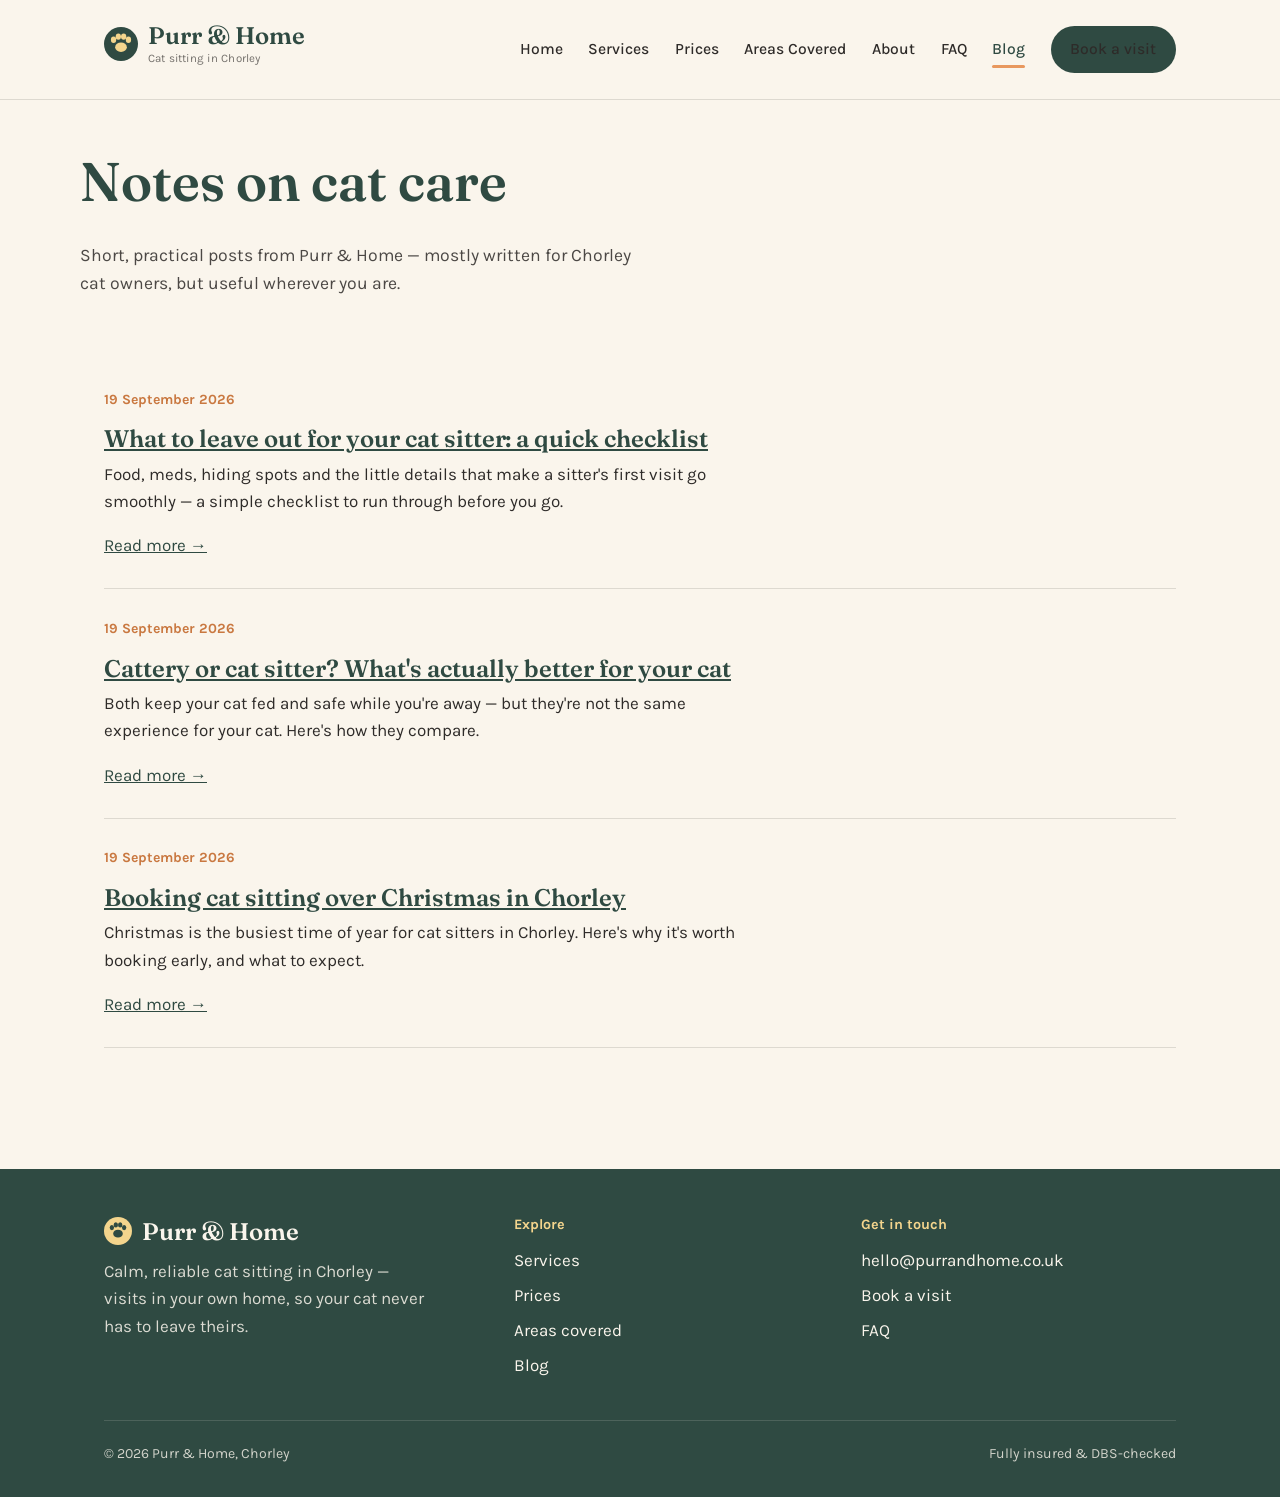
==== blog/index.html @ 1743eccd "Restore proper folder structure after flattened upload GitHub's upload-via-website flattened css/sty" ====
<!DOCTYPE html>
<html lang="en-GB">
<head>
<meta charset="UTF-8">
<meta name="viewport" content="width=device-width, initial-scale=1.0">
<title>Blog | Purr & Home Cat Sitting, Chorley</title>
<meta name="description" content="Tips and notes on cat care from Purr & Home, cat sitters based in Chorley, Lancashire.">
<link rel="canonical" href="https://purrandhome.co.uk/blog/">
<link rel="icon" href="data:image/svg+xml,%3Csvg xmlns='http://www.w3.org/2000/svg' viewBox='0 0 64 64'%3E%3Ccircle cx='32' cy='32' r='32' fill='%232F4A42'/%3E%3Cellipse cx='32' cy='38' rx='11' ry='9' fill='%23F4D58D'/%3E%3Cellipse cx='18' cy='24' rx='5' ry='6' fill='%23F4D58D'/%3E%3Cellipse cx='27' cy='18' rx='5' ry='6' fill='%23F4D58D'/%3E%3Cellipse cx='37' cy='18' rx='5' ry='6' fill='%23F4D58D'/%3E%3Cellipse cx='46' cy='24' rx='5' ry='6' fill='%23F4D58D'/%3E%3C/svg%3E">
<link rel="stylesheet" href="/css/style.css">
</head>
<body>
<a href="#main" class="skip-link">Skip to content</a>
<header class="site-header">
  <div class="wrap">
    <a href="/" class="brand">
      <svg width="34" height="34" viewBox="0 0 64 64" aria-hidden="true"><circle cx="32" cy="32" r="32" fill="#2F4A42"/><ellipse cx="32" cy="38" rx="11" ry="9" fill="#F4D58D"/><ellipse cx="18" cy="24" rx="5" ry="6" fill="#F4D58D"/><ellipse cx="27" cy="18" rx="5" ry="6" fill="#F4D58D"/><ellipse cx="37" cy="18" rx="5" ry="6" fill="#F4D58D"/><ellipse cx="46" cy="24" rx="5" ry="6" fill="#F4D58D"/></svg>
      <span>Purr & Home<span class="brand-tag">Cat sitting in Chorley</span></span>
    </a>
    <button class="nav-toggle" aria-expanded="false" aria-controls="main-nav">Menu</button>
    <nav class="main-nav" id="main-nav">
      <a href="/">Home</a>
      <a href="/services.html">Services</a>
      <a href="/prices.html">Prices</a>
      <a href="/areas.html">Areas Covered</a>
      <a href="/about.html">About</a>
      <a href="/faq.html">FAQ</a>
      <a href="/blog/" class="current">Blog</a>
      <a href="/book.html" class="btn btn-primary btn-small">Book a visit</a>
    </nav>
  </div>
</header>

<main id="main">
  <div class="page-header wrap">
    <h1>Notes on cat care</h1>
    <p class="lead">Short, practical posts from Purr & Home — mostly written for Chorley cat owners, but useful wherever you are.</p>
  </div>

  <section>
    <div class="wrap">
      <div class="post-list">

        <article class="post-card">
          <p class="post-date">19 September 2026</p>
          <h2><a href="/blog/leaving-your-cat-checklist.html">What to leave out for your cat sitter: a quick checklist</a></h2>
          <p>Food, meds, hiding spots and the little details that make a sitter's first visit go smoothly — a simple checklist to run through before you go.</p>
          <a href="/blog/leaving-your-cat-checklist.html">Read more →</a>
        </article>

        <article class="post-card">
          <p class="post-date">19 September 2026</p>
          <h2><a href="/blog/cattery-vs-cat-sitter.html">Cattery or cat sitter? What's actually better for your cat</a></h2>
          <p>Both keep your cat fed and safe while you're away — but they're not the same experience for your cat. Here's how they compare.</p>
          <a href="/blog/cattery-vs-cat-sitter.html">Read more →</a>
        </article>

        <article class="post-card">
          <p class="post-date">19 September 2026</p>
          <h2><a href="/blog/christmas-cat-sitting-chorley.html">Booking cat sitting over Christmas in Chorley</a></h2>
          <p>Christmas is the busiest time of year for cat sitters in Chorley. Here's why it's worth booking early, and what to expect.</p>
          <a href="/blog/christmas-cat-sitting-chorley.html">Read more →</a>
        </article>

      </div>
    </div>
  </section>
</main>

<footer class="site-footer">
  <div class="wrap">
    <div class="footer-grid">
      <div>
        <div class="brand" style="color:var(--cream)">
          <svg width="28" height="28" viewBox="0 0 64 64" aria-hidden="true"><circle cx="32" cy="32" r="32" fill="#F4D58D"/><ellipse cx="32" cy="38" rx="11" ry="9" fill="#2F4A42"/><ellipse cx="18" cy="24" rx="5" ry="6" fill="#2F4A42"/><ellipse cx="27" cy="18" rx="5" ry="6" fill="#2F4A42"/><ellipse cx="37" cy="18" rx="5" ry="6" fill="#2F4A42"/><ellipse cx="46" cy="24" rx="5" ry="6" fill="#2F4A42"/></svg>
          <span>Purr & Home</span>
        </div>
        <p style="margin-top:0.8rem; opacity:0.85; max-width:32ch;">Calm, reliable cat sitting in Chorley — visits in your own home, so your cat never has to leave theirs.</p>
      </div>
      <div>
        <h4>Explore</h4>
        <ul>
          <li><a href="/services.html">Services</a></li>
          <li><a href="/prices.html">Prices</a></li>
          <li><a href="/areas.html">Areas covered</a></li>
          <li><a href="/blog/">Blog</a></li>
        </ul>
      </div>
      <div>
        <h4>Get in touch</h4>
        <ul>
          <li><a href="mailto:hello@purrandhome.co.uk">hello@purrandhome.co.uk</a></li>
          <li><a href="/book.html">Book a visit</a></li>
          <li><a href="/faq.html">FAQ</a></li>
        </ul>
      </div>
    </div>
    <div class="footer-bottom">
      <span>&copy; <span id="year"></span> Purr & Home, Chorley</span>
      <span>Fully insured &amp; DBS-checked</span>
    </div>
  </div>
</footer>
<script>document.getElementById('year').textContent = new Date().getFullYear();</script>
<script src="/js/main.js"></script>
</body>
</html>
---- css/style.css ----
/* Purr & Home — cat sitting in Chorley
   Palette: cream #FAF5EC · forest #2F4A42 · sage #9DB39A · apricot #E8985E · butter #F4D58D · charcoal #2E2B29 */

@import url('https://fonts.googleapis.com/css2?family=Fraunces:opsz,wght@9..144,400;9..144,500;9..144,600;9..144,700&family=Karla:wght@400;500;700&display=swap');

:root {
  --cream: #FAF5EC;
  --cream-dim: #F2ECDF;
  --forest: #2F4A42;
  --forest-dark: #223832;
  --sage: #9DB39A;
  --sage-light: #E4EBE3;
  --apricot: #E8985E;
  --apricot-dark: #C97840;
  --butter: #F4D58D;
  --charcoal: #2E2B29;
  --line: rgba(46, 43, 41, 0.14);
  --max: 1120px;
}

* { box-sizing: border-box; }

html { scroll-behavior: smooth; }

body {
  margin: 0;
  background: var(--cream);
  color: var(--charcoal);
  font-family: 'Karla', -apple-system, BlinkMacSystemFont, 'Segoe UI', sans-serif;
  font-size: 17px;
  line-height: 1.6;
  -webkit-font-smoothing: antialiased;
}

h1, h2, h3, h4, .brand {
  font-family: 'Fraunces', Georgia, serif;
  font-weight: 600;
  color: var(--forest);
  line-height: 1.15;
  margin: 0 0 0.5em;
}

h1 { font-size: clamp(2.2rem, 5vw, 3.4rem); font-weight: 600; }
h2 { font-size: clamp(1.6rem, 3.2vw, 2.3rem); }
h3 { font-size: 1.3rem; }

p { margin: 0 0 1em; max-width: 66ch; }

a { color: var(--forest); }
a:hover { color: var(--apricot-dark); }

img { max-width: 100%; display: block; }

.wrap {
  max-width: var(--max);
  margin: 0 auto;
  padding: 0 1.5rem;
}

/* Skip link */
.skip-link {
  position: absolute;
  left: -999px;
  top: 0;
  background: var(--forest);
  color: var(--cream);
  padding: 0.75rem 1.25rem;
  z-index: 100;
}
.skip-link:focus { left: 1rem; top: 1rem; }

/* Header */
.site-header {
  padding: 1.4rem 0;
  border-bottom: 1px solid var(--line);
}
.site-header .wrap {
  display: flex;
  align-items: center;
  justify-content: space-between;
  gap: 1rem;
}
.brand {
  display: flex;
  align-items: center;
  gap: 0.6rem;
  font-size: 1.5rem;
  text-decoration: none;
  color: var(--forest);
}
.brand svg { flex-shrink: 0; }
.brand-tag {
  display: block;
  font-family: 'Karla', sans-serif;
  font-weight: 400;
  font-size: 0.72rem;
  letter-spacing: 0.02em;
  color: var(--charcoal);
  opacity: 0.65;
  margin-top: 0.1rem;
}

nav.main-nav { display: flex; align-items: center; gap: 1.6rem; }
nav.main-nav a {
  text-decoration: none;
  color: var(--charcoal);
  font-weight: 500;
  font-size: 0.98rem;
  position: relative;
}
nav.main-nav a:hover { color: var(--forest); }
nav.main-nav a.current { color: var(--forest); }
nav.main-nav a.current::after {
  content: "";
  position: absolute;
  left: 0; right: 0; bottom: -6px;
  height: 3px;
  background: var(--apricot);
  border-radius: 2px;
}

.nav-toggle { display: none; }

@media (max-width: 760px) {
  nav.main-nav {
    display: none;
    flex-direction: column;
    align-items: flex-start;
    gap: 1rem;
    position: absolute;
    top: 100%; left: 0; right: 0;
    background: var(--cream);
    padding: 1.2rem 1.5rem 1.6rem;
    border-bottom: 1px solid var(--line);
  }
  nav.main-nav.open { display: flex; }
  .site-header .wrap { position: relative; flex-wrap: wrap; }
  .nav-toggle {
    display: inline-flex;
    align-items: center;
    gap: 0.5rem;
    background: none;
    border: 1px solid var(--line);
    border-radius: 8px;
    padding: 0.5rem 0.8rem;
    font-family: 'Karla', sans-serif;
    font-size: 0.95rem;
    color: var(--forest);
    cursor: pointer;
  }
}

/* Buttons */
.btn {
  display: inline-block;
  padding: 0.85rem 1.6rem;
  border-radius: 999px;
  text-decoration: none;
  font-weight: 700;
  font-size: 1rem;
  border: 2px solid transparent;
  transition: transform 0.15s ease, background 0.15s ease, color 0.15s ease;
}
.btn-primary { background: var(--forest); color: var(--cream); }
.btn-primary:hover { background: var(--forest-dark); color: var(--cream); transform: translateY(-1px); }
.btn-outline { background: transparent; border-color: var(--forest); color: var(--forest); }
.btn-outline:hover { background: var(--forest); color: var(--cream); }
.btn-small { padding: 0.55rem 1.1rem; font-size: 0.9rem; }

/* Hero */
.hero {
  padding: 4.5rem 0 4rem;
  position: relative;
  overflow: hidden;
}
.hero .wrap {
  display: grid;
  grid-template-columns: 1.1fr 0.9fr;
  gap: 3rem;
  align-items: center;
}
.hero-eyebrow-note {
  color: var(--apricot-dark);
  font-weight: 700;
  font-size: 0.95rem;
  margin-bottom: 0.9rem;
}
.hero p.lead {
  font-size: 1.18rem;
  color: var(--charcoal);
  max-width: 46ch;
}
.hero-ctas { display: flex; gap: 1rem; flex-wrap: wrap; margin-top: 1.6rem; }
.hero-trust {
  margin-top: 1.6rem;
  font-size: 0.92rem;
  color: var(--charcoal);
  opacity: 0.75;
}
.hero-art { position: relative; }

@media (max-width: 860px) {
  .hero .wrap { grid-template-columns: 1fr; }
  .hero-art { order: -1; max-width: 320px; margin: 0 auto; }
}

/* Wavy divider */
.wave {
  display: block;
  width: 100%;
  height: 48px;
  color: var(--sage-light);
}

/* Sections */
section { padding: 3.6rem 0; }
.section-sage { background: var(--sage-light); }
.section-forest { background: var(--forest); color: var(--cream); }
.section-forest h2, .section-forest h3 { color: var(--cream); }
.section-forest a:not(.btn) { color: var(--butter); }
.section-forest .quote { color: var(--cream); }
.section-forest .quote-attr { color: var(--cream); opacity: 0.75; }

.section-head { max-width: 60ch; margin-bottom: 2.2rem; }
.section-head p { opacity: 0.85; }

/* Service list (no cards — dividers instead) */
.service-list { border-top: 1px solid var(--line); }
.service-row {
  display: grid;
  grid-template-columns: 44px 1fr auto;
  gap: 1.2rem;
  align-items: start;
  padding: 1.6rem 0;
  border-bottom: 1px solid var(--line);
}
.service-row .icon { color: var(--apricot); }
.service-row h3 { margin-bottom: 0.35rem; }
.service-row .price-tag {
  font-family: 'Fraunces', serif;
  font-weight: 600;
  color: var(--forest);
  white-space: nowrap;
  font-size: 1.15rem;
}
@media (max-width: 620px) {
  .service-row { grid-template-columns: 36px 1fr; }
  .service-row .price-tag { grid-column: 2; margin-top: 0.4rem; }
}

/* Steps (real sequence, so numbers are earned) */
.steps { display: grid; gap: 1.6rem; grid-template-columns: repeat(3, 1fr); }
@media (max-width: 760px) { .steps { grid-template-columns: 1fr; } }
.step { position: relative; padding-left: 3rem; }
.step .num {
  position: absolute; left: 0; top: 0;
  font-family: 'Fraunces', serif;
  font-size: 1.6rem;
  font-weight: 600;
  color: var(--apricot);
}

/* Benefit grid (non-sequential, so no numbers) */
.benefit-grid { display: grid; grid-template-columns: repeat(3, 1fr); gap: 2rem; }
@media (max-width: 760px) { .benefit-grid { grid-template-columns: 1fr; } }
.benefit .icon { color: var(--apricot); margin-bottom: 0.7rem; }
.benefit h3 { margin-bottom: 0.4rem; }

/* CTA banner */
.cta-banner {
  background: var(--butter);
  border-radius: 20px;
  padding: 2.6rem 2.4rem;
  display: flex;
  align-items: center;
  justify-content: space-between;
  gap: 1.5rem;
  flex-wrap: wrap;
}
.cta-banner h2 { margin-bottom: 0.3rem; }
.cta-banner p { margin-bottom: 0; opacity: 0.85; }

/* Areas */
.areas-grid {
  display: grid;
  grid-template-columns: repeat(auto-fit, minmax(150px, 1fr));
  gap: 0.9rem;
  margin-top: 1.6rem;
}
.area-pill {
  border: 1px solid var(--line);
  border-radius: 10px;
  padding: 0.9rem 1.1rem;
  font-weight: 500;
  background: var(--cream);
}

/* Quote / testimonial */
.quote {
  font-family: 'Fraunces', serif;
  font-size: 1.4rem;
  font-weight: 500;
  color: var(--forest);
  max-width: 62ch;
  margin: 0 auto 1rem;
  line-height: 1.45;
}
.quote-attr { color: var(--charcoal); opacity: 0.75; font-family: 'Karla', sans-serif; }

/* FAQ */
.faq-item { border-bottom: 1px solid var(--line); padding: 1.4rem 0; }
.faq-item h3 { margin-bottom: 0; font-size: 1.1rem; }
.faq-item h3 button {
  display: flex !important;
  align-items: center;
  justify-content: space-between;
  gap: 1rem;
}
.faq-item h3 button::after {
  content: "+";
  flex-shrink: 0;
  font-family: 'Karla', sans-serif;
  font-weight: 400;
  font-size: 1.4rem;
  color: var(--apricot-dark);
  transition: transform 0.15s ease;
}
.faq-item h3 button[aria-expanded="true"]::after {
  content: "\2212";
}
.faq-item .faq-answer { padding-top: 0.8rem; }

/* Forms */
form.enquiry { max-width: 640px; }
.field { margin-bottom: 1.2rem; }
.field label { display: block; font-weight: 700; margin-bottom: 0.4rem; font-size: 0.95rem; }
.field input, .field select, .field textarea {
  width: 100%;
  padding: 0.75rem 0.9rem;
  border: 1px solid var(--line);
  border-radius: 8px;
  background: #fff;
  font-family: 'Karla', sans-serif;
  font-size: 1rem;
  color: var(--charcoal);
}
.field textarea { resize: vertical; min-height: 120px; }
.field input:focus, .field select:focus, .field textarea:focus {
  outline: 2px solid var(--apricot);
  outline-offset: 1px;
}
.field-row { display: grid; grid-template-columns: 1fr 1fr; gap: 1.2rem; }
@media (max-width: 560px) { .field-row { grid-template-columns: 1fr; } }

.calendar-embed {
  border: 1px dashed var(--line);
  border-radius: 12px;
  padding: 2rem;
  text-align: center;
  background: #fff;
  color: var(--charcoal);
  opacity: 0.85;
}

/* Blog */
.post-list { display: grid; gap: 1.8rem; }
.post-card {
  padding-bottom: 1.8rem;
  border-bottom: 1px solid var(--line);
}
.post-card .post-date { font-size: 0.88rem; color: var(--apricot-dark); font-weight: 700; }
.post-card h2 { margin: 0.3rem 0 0.5rem; font-size: 1.5rem; }
.post-body { max-width: 68ch; margin: 0 auto; }
.post-body h2 { margin-top: 1.8rem; }
.post-body ul, .post-body ol { padding-left: 1.3rem; }
.post-meta { font-size: 0.9rem; opacity: 0.7; margin-bottom: 2rem; }

/* Footer */
footer.site-footer {
  background: var(--forest);
  color: var(--cream);
  padding: 3rem 0 2rem;
  margin-top: 4rem;
}
footer.site-footer a { color: var(--cream); text-decoration: none; }
footer.site-footer a:hover { color: var(--butter); }
.footer-grid {
  display: grid;
  grid-template-columns: 1.2fr 1fr 1fr;
  gap: 2rem;
  margin-bottom: 2rem;
}
@media (max-width: 700px) { .footer-grid { grid-template-columns: 1fr; } }
.footer-grid h4 {
  color: var(--butter);
  font-family: 'Karla', sans-serif;
  font-weight: 700;
  font-size: 0.9rem;
  text-transform: none;
  margin-bottom: 0.8rem;
}
.footer-grid ul { list-style: none; padding: 0; margin: 0; }
.footer-grid li { margin-bottom: 0.5rem; }
.footer-bottom {
  border-top: 1px solid rgba(250,245,236,0.18);
  padding-top: 1.4rem;
  font-size: 0.88rem;
  opacity: 0.8;
  display: flex;
  justify-content: space-between;
  flex-wrap: wrap;
  gap: 0.6rem;
}

/* Page header (non-home pages) */
.page-header { padding: 3.2rem 0 1rem; }
.page-header p.lead { font-size: 1.1rem; opacity: 0.85; max-width: 58ch; }

/* Utility */
.center { text-align: center; }
.mt-2 { margin-top: 2rem; }
.visually-hidden {
  position: absolute; width: 1px; height: 1px;
  overflow: hidden; clip: rect(0,0,0,0); white-space: nowrap;
}

@media (prefers-reduced-motion: reduce) {
  html { scroll-behavior: auto; }
  .btn { transition: none; }
}
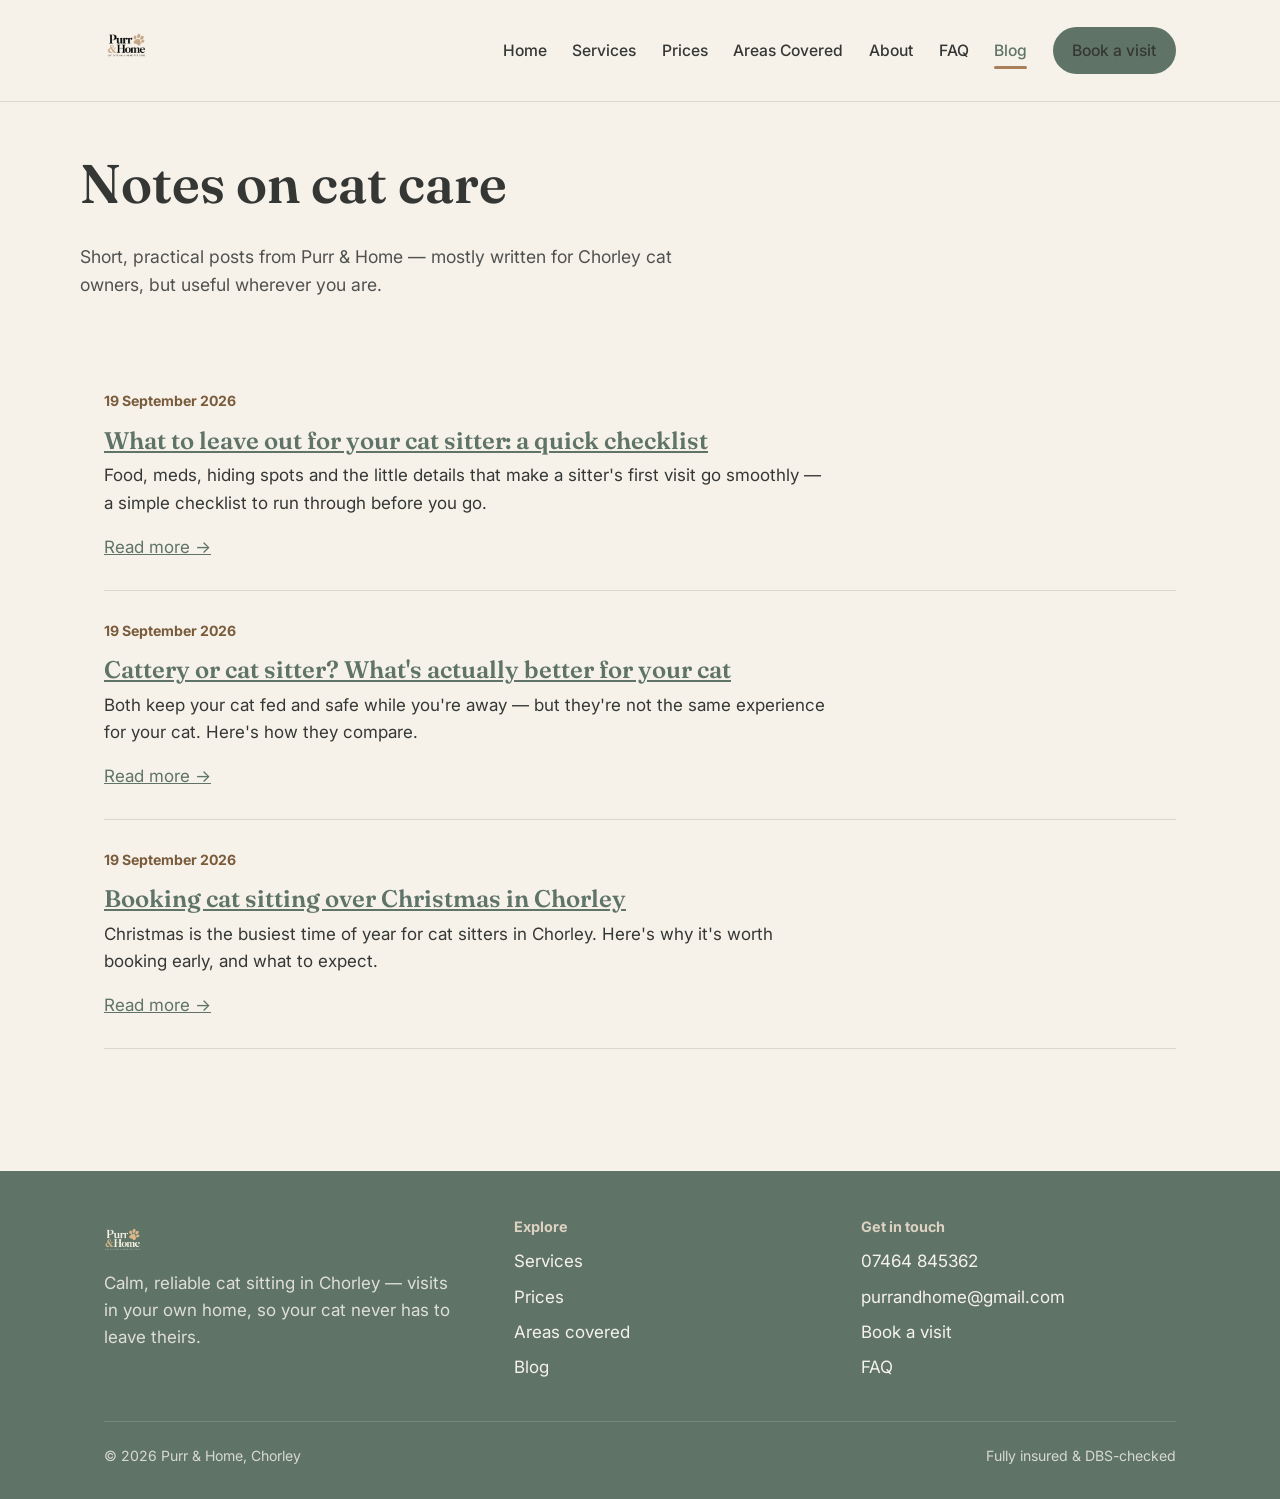
==== commit 28b0a313: "Rebrand to new palette/logo and update contact details Apply the new sage/oat/charcoal brand palette" ====
--- a/blog/index.html
+++ b/blog/index.html
@@ -6,7 +6,7 @@
 <title>Blog | Purr & Home Cat Sitting, Chorley</title>
 <meta name="description" content="Tips and notes on cat care from Purr & Home, cat sitters based in Chorley, Lancashire.">
 <link rel="canonical" href="https://purrandhome.co.uk/blog/">
-<link rel="icon" href="data:image/svg+xml,%3Csvg xmlns='http://www.w3.org/2000/svg' viewBox='0 0 64 64'%3E%3Ccircle cx='32' cy='32' r='32' fill='%232F4A42'/%3E%3Cellipse cx='32' cy='38' rx='11' ry='9' fill='%23F4D58D'/%3E%3Cellipse cx='18' cy='24' rx='5' ry='6' fill='%23F4D58D'/%3E%3Cellipse cx='27' cy='18' rx='5' ry='6' fill='%23F4D58D'/%3E%3Cellipse cx='37' cy='18' rx='5' ry='6' fill='%23F4D58D'/%3E%3Cellipse cx='46' cy='24' rx='5' ry='6' fill='%23F4D58D'/%3E%3C/svg%3E">
+<link rel="icon" type="image/png" href="/images/favicon.png">
 <link rel="stylesheet" href="/css/style.css">
 </head>
 <body>
@@ -14,8 +14,7 @@
 <header class="site-header">
   <div class="wrap">
     <a href="/" class="brand">
-      <svg width="34" height="34" viewBox="0 0 64 64" aria-hidden="true"><circle cx="32" cy="32" r="32" fill="#2F4A42"/><ellipse cx="32" cy="38" rx="11" ry="9" fill="#F4D58D"/><ellipse cx="18" cy="24" rx="5" ry="6" fill="#F4D58D"/><ellipse cx="27" cy="18" rx="5" ry="6" fill="#F4D58D"/><ellipse cx="37" cy="18" rx="5" ry="6" fill="#F4D58D"/><ellipse cx="46" cy="24" rx="5" ry="6" fill="#F4D58D"/></svg>
-      <span>Purr & Home<span class="brand-tag">Cat sitting in Chorley</span></span>
+      <img class="brand-logo" src="/images/logo.png" alt="Purr &amp; Home — cat sitting and home pet care in Chorley">
     </a>
     <button class="nav-toggle" aria-expanded="false" aria-controls="main-nav">Menu</button>
     <nav class="main-nav" id="main-nav">
@@ -71,9 +70,8 @@
   <div class="wrap">
     <div class="footer-grid">
       <div>
-        <div class="brand" style="color:var(--cream)">
-          <svg width="28" height="28" viewBox="0 0 64 64" aria-hidden="true"><circle cx="32" cy="32" r="32" fill="#F4D58D"/><ellipse cx="32" cy="38" rx="11" ry="9" fill="#2F4A42"/><ellipse cx="18" cy="24" rx="5" ry="6" fill="#2F4A42"/><ellipse cx="27" cy="18" rx="5" ry="6" fill="#2F4A42"/><ellipse cx="37" cy="18" rx="5" ry="6" fill="#2F4A42"/><ellipse cx="46" cy="24" rx="5" ry="6" fill="#2F4A42"/></svg>
-          <span>Purr & Home</span>
+        <div class="brand">
+          <img class="brand-logo brand-logo-reverse" src="/images/logo-reverse.png" alt="Purr &amp; Home">
         </div>
         <p style="margin-top:0.8rem; opacity:0.85; max-width:32ch;">Calm, reliable cat sitting in Chorley — visits in your own home, so your cat never has to leave theirs.</p>
       </div>
@@ -89,7 +87,8 @@
       <div>
         <h4>Get in touch</h4>
         <ul>
-          <li><a href="mailto:hello@purrandhome.co.uk">hello@purrandhome.co.uk</a></li>
+          <li><a href="tel:+447464845362">07464 845362</a></li>
+          <li><a href="mailto:purrandhome@gmail.com">purrandhome@gmail.com</a></li>
           <li><a href="/book.html">Book a visit</a></li>
           <li><a href="/faq.html">FAQ</a></li>
         </ul>
--- a/css/style.css
+++ b/css/style.css
@@ -1,20 +1,21 @@
 /* Purr & Home — cat sitting in Chorley
-   Palette: cream #FAF5EC · forest #2F4A42 · sage #9DB39A · apricot #E8985E · butter #F4D58D · charcoal #2E2B29 */
-
-@import url('https://fonts.googleapis.com/css2?family=Fraunces:opsz,wght@9..144,400;9..144,500;9..144,600;9..144,700&family=Karla:wght@400;500;700&display=swap');
+   Palette (2026 rebrand): ivory #F6F2EA · deep sage #5F7467 · soft sage #A8B4AA · warm oat #DDD2C2 · charcoal #353735
+   (custom property names kept from the previous palette for stability; values updated to the new brand board) */
+
+@import url('https://fonts.googleapis.com/css2?family=Fraunces:opsz,wght@9..144,400;9..144,500;9..144,600;9..144,700&family=Inter:wght@400;500;600;700&display=swap');
 
 :root {
-  --cream: #FAF5EC;
-  --cream-dim: #F2ECDF;
-  --forest: #2F4A42;
-  --forest-dark: #223832;
-  --sage: #9DB39A;
-  --sage-light: #E4EBE3;
-  --apricot: #E8985E;
-  --apricot-dark: #C97840;
-  --butter: #F4D58D;
-  --charcoal: #2E2B29;
-  --line: rgba(46, 43, 41, 0.14);
+  --cream: #F6F2EA;
+  --cream-dim: #EFE7D8;
+  --forest: #5F7467;
+  --forest-dark: #4A5A50;
+  --sage: #A8B4AA;
+  --sage-light: #EDF0EC;
+  --apricot: #A9805A;
+  --apricot-dark: #7A5C3C;
+  --butter: #DDD2C2;
+  --charcoal: #353735;
+  --line: rgba(53, 55, 53, 0.14);
   --max: 1120px;
 }
 
@@ -26,7 +27,7 @@
   margin: 0;
   background: var(--cream);
   color: var(--charcoal);
-  font-family: 'Karla', -apple-system, BlinkMacSystemFont, 'Segoe UI', sans-serif;
+  font-family: 'Inter', -apple-system, BlinkMacSystemFont, 'Segoe UI', sans-serif;
   font-size: 17px;
   line-height: 1.6;
   -webkit-font-smoothing: antialiased;
@@ -35,7 +36,7 @@
 h1, h2, h3, h4, .brand {
   font-family: 'Fraunces', Georgia, serif;
   font-weight: 600;
-  color: var(--forest);
+  color: var(--charcoal);
   line-height: 1.15;
   margin: 0 0 0.5em;
 }
@@ -89,9 +90,15 @@
   color: var(--forest);
 }
 .brand svg { flex-shrink: 0; }
+.brand-logo {
+  height: 44px;
+  width: auto;
+  display: block;
+}
+.brand-logo-reverse { height: 38px; }
 .brand-tag {
   display: block;
-  font-family: 'Karla', sans-serif;
+  font-family: 'Inter', sans-serif;
   font-weight: 400;
   font-size: 0.72rem;
   letter-spacing: 0.02em;
@@ -143,7 +150,7 @@
     border: 1px solid var(--line);
     border-radius: 8px;
     padding: 0.5rem 0.8rem;
-    font-family: 'Karla', sans-serif;
+    font-family: 'Inter', sans-serif;
     font-size: 0.95rem;
     color: var(--forest);
     cursor: pointer;
@@ -305,7 +312,7 @@
   margin: 0 auto 1rem;
   line-height: 1.45;
 }
-.quote-attr { color: var(--charcoal); opacity: 0.75; font-family: 'Karla', sans-serif; }
+.quote-attr { color: var(--charcoal); opacity: 0.75; font-family: 'Inter', sans-serif; }
 
 /* FAQ */
 .faq-item { border-bottom: 1px solid var(--line); padding: 1.4rem 0; }
@@ -319,7 +326,7 @@
 .faq-item h3 button::after {
   content: "+";
   flex-shrink: 0;
-  font-family: 'Karla', sans-serif;
+  font-family: 'Inter', sans-serif;
   font-weight: 400;
   font-size: 1.4rem;
   color: var(--apricot-dark);
@@ -340,7 +347,7 @@
   border: 1px solid var(--line);
   border-radius: 8px;
   background: #fff;
-  font-family: 'Karla', sans-serif;
+  font-family: 'Inter', sans-serif;
   font-size: 1rem;
   color: var(--charcoal);
 }
@@ -393,7 +400,7 @@
 @media (max-width: 700px) { .footer-grid { grid-template-columns: 1fr; } }
 .footer-grid h4 {
   color: var(--butter);
-  font-family: 'Karla', sans-serif;
+  font-family: 'Inter', sans-serif;
   font-weight: 700;
   font-size: 0.9rem;
   text-transform: none;
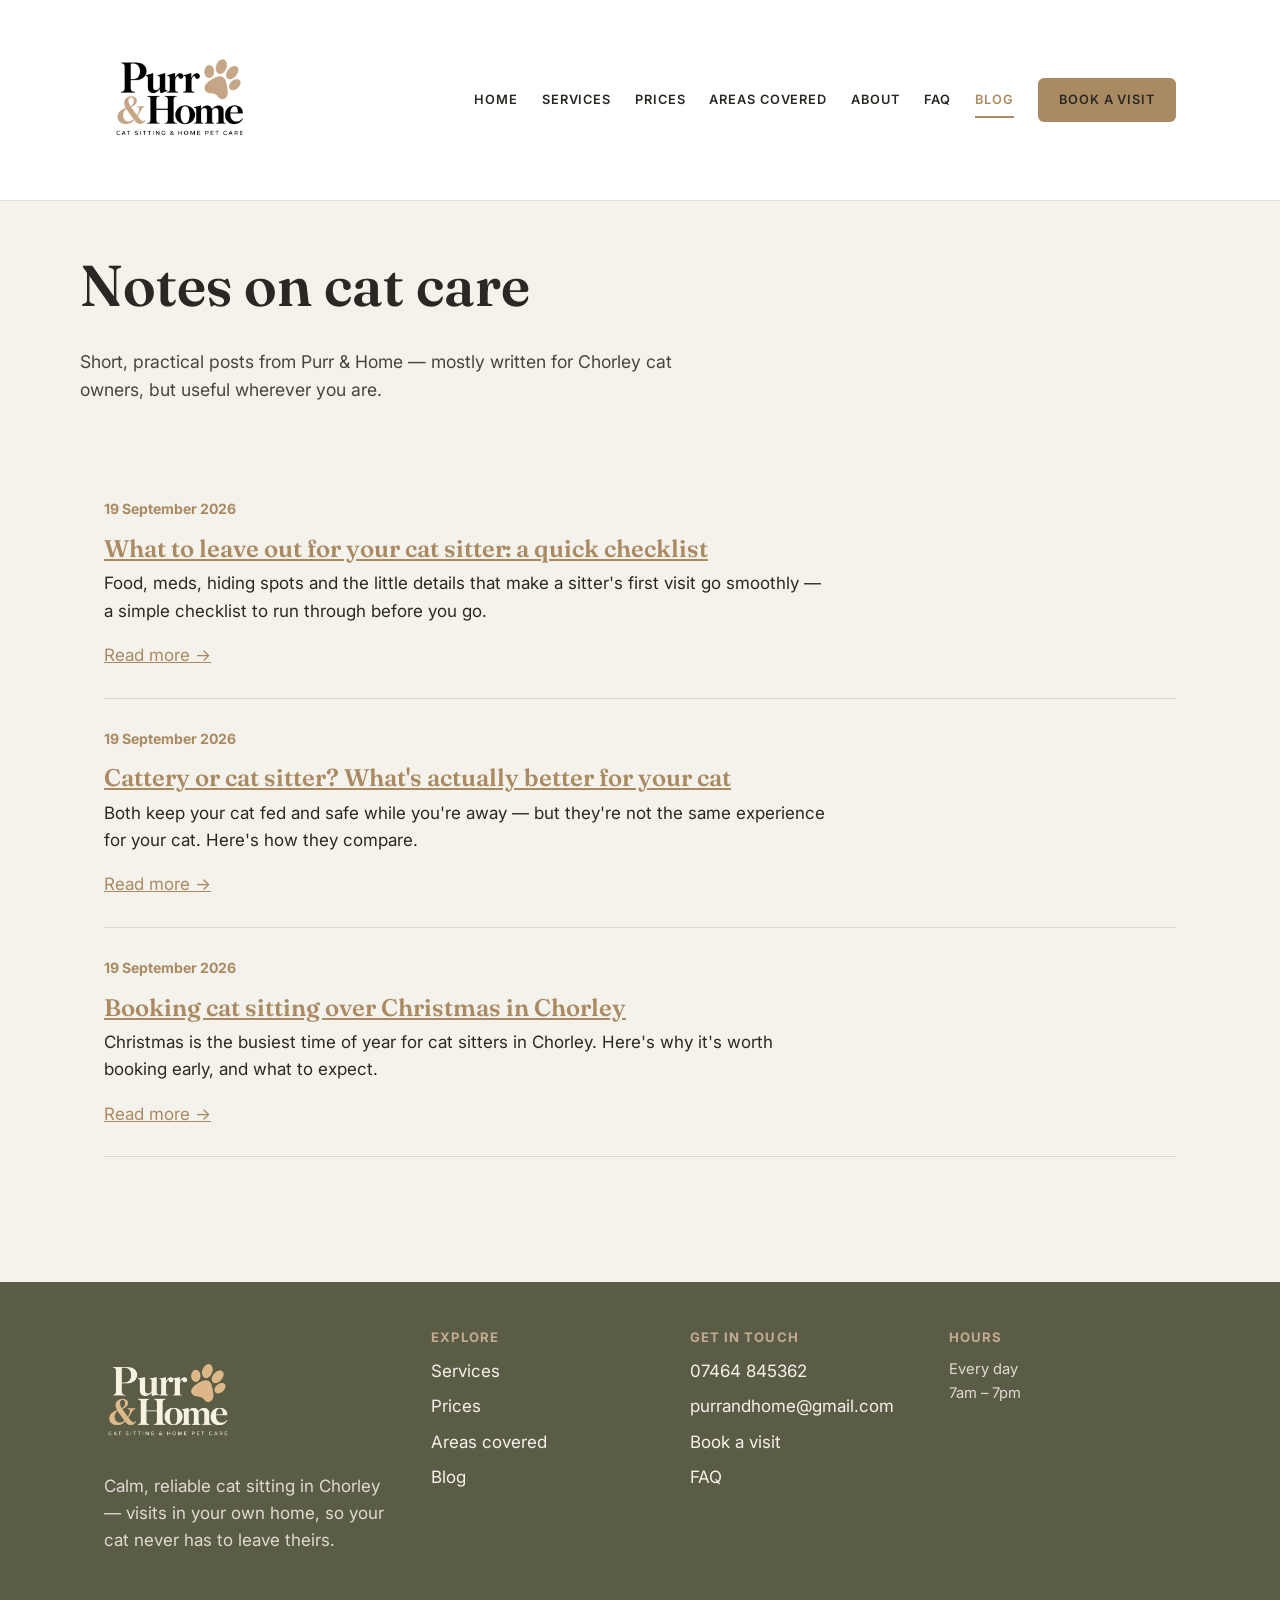
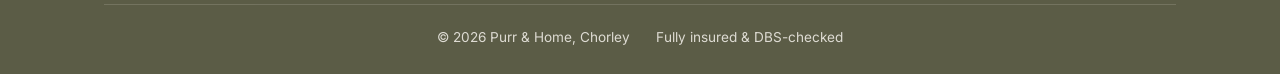
==== commit 172695c2: "Restyle site to match warm tan/cream template design Rebuild every page's visual language to match t" ====
--- a/blog/index.html
+++ b/blog/index.html
@@ -93,6 +93,10 @@
           <li><a href="/faq.html">FAQ</a></li>
         </ul>
       </div>
+      <div>
+        <h4>Hours</h4>
+        <p style="margin:0; opacity:0.85; font-size:0.92rem;">Every day<br>7am &ndash; 7pm</p>
+      </div>
     </div>
     <div class="footer-bottom">
       <span>&copy; <span id="year"></span> Purr & Home, Chorley</span>
--- a/css/style.css
+++ b/css/style.css
@@ -1,22 +1,21 @@
 /* Purr & Home — cat sitting in Chorley
-   Palette (2026 rebrand): ivory #F6F2EA · deep sage #5F7467 · soft sage #A8B4AA · warm oat #DDD2C2 · charcoal #353735
-   (custom property names kept from the previous palette for stability; values updated to the new brand board) */
+   Palette (warm tan/cream template match): cream #F5F2EC · tan #C2AC91 · tan-deep #A98A62 · olive #5B5C46 · overlay #332F23 · charcoal #2B2823 */
 
 @import url('https://fonts.googleapis.com/css2?family=Fraunces:opsz,wght@9..144,400;9..144,500;9..144,600;9..144,700&family=Inter:wght@400;500;600;700&display=swap');
 
 :root {
-  --cream: #F6F2EA;
-  --cream-dim: #EFE7D8;
-  --forest: #5F7467;
-  --forest-dark: #4A5A50;
-  --sage: #A8B4AA;
-  --sage-light: #EDF0EC;
-  --apricot: #A9805A;
-  --apricot-dark: #7A5C3C;
-  --butter: #DDD2C2;
-  --charcoal: #353735;
-  --line: rgba(53, 55, 53, 0.14);
+  --cream: #F5F2EC;
+  --cream-dim: #ECE4D5;
+  --paper: #FFFFFF;
+  --tan: #C2AC91;
+  --tan-deep: #A98A62;
+  --olive: #5B5C46;
+  --olive-dark: #45402F;
+  --overlay: #332F23;
+  --charcoal: #2B2823;
+  --line: rgba(43, 40, 35, 0.14);
   --max: 1120px;
+  --radius: 6px;
 }
 
 * { box-sizing: border-box; }
@@ -41,14 +40,14 @@
   margin: 0 0 0.5em;
 }
 
-h1 { font-size: clamp(2.2rem, 5vw, 3.4rem); font-weight: 600; }
+h1 { font-size: clamp(2.2rem, 5vw, 3.6rem); font-weight: 600; }
 h2 { font-size: clamp(1.6rem, 3.2vw, 2.3rem); }
-h3 { font-size: 1.3rem; }
+h3 { font-size: 1.25rem; }
 
 p { margin: 0 0 1em; max-width: 66ch; }
 
-a { color: var(--forest); }
-a:hover { color: var(--apricot-dark); }
+a { color: var(--tan-deep); }
+a:hover { color: var(--olive); }
 
 img { max-width: 100%; display: block; }
 
@@ -63,8 +62,8 @@
   position: absolute;
   left: -999px;
   top: 0;
-  background: var(--forest);
-  color: var(--cream);
+  background: var(--olive);
+  color: #fff;
   padding: 0.75rem 1.25rem;
   z-index: 100;
 }
@@ -72,8 +71,9 @@
 
 /* Header */
 .site-header {
-  padding: 1.4rem 0;
+  padding: 1.2rem 0;
   border-bottom: 1px solid var(--line);
+  background: var(--paper);
 }
 .site-header .wrap {
   display: flex;
@@ -87,56 +87,47 @@
   gap: 0.6rem;
   font-size: 1.5rem;
   text-decoration: none;
-  color: var(--forest);
+  color: var(--charcoal);
 }
 .brand svg { flex-shrink: 0; }
 .brand-logo {
-  height: 44px;
+  height: 150px;
   width: auto;
   display: block;
 }
-.brand-logo-reverse { height: 38px; }
-.brand-tag {
-  display: block;
-  font-family: 'Inter', sans-serif;
-  font-weight: 400;
-  font-size: 0.72rem;
-  letter-spacing: 0.02em;
-  color: var(--charcoal);
-  opacity: 0.65;
-  margin-top: 0.1rem;
-}
-
-nav.main-nav { display: flex; align-items: center; gap: 1.6rem; }
+.brand-logo-reverse { height: 130px; }
+
+nav.main-nav { display: flex; align-items: center; gap: 1.5rem; }
 nav.main-nav a {
   text-decoration: none;
   color: var(--charcoal);
-  font-weight: 500;
-  font-size: 0.98rem;
-  position: relative;
-}
-nav.main-nav a:hover { color: var(--forest); }
-nav.main-nav a.current { color: var(--forest); }
-nav.main-nav a.current::after {
+  font-weight: 600;
+  font-size: 0.8rem;
+  text-transform: uppercase;
+  letter-spacing: 0.07em;
+  position: relative;
+}
+nav.main-nav a:hover:not(.btn) { color: var(--tan-deep); }
+nav.main-nav a.current:not(.btn) { color: var(--tan-deep); }
+nav.main-nav a.current:not(.btn)::after {
   content: "";
   position: absolute;
-  left: 0; right: 0; bottom: -6px;
-  height: 3px;
-  background: var(--apricot);
-  border-radius: 2px;
+  left: 0; right: 0; bottom: -8px;
+  height: 2px;
+  background: var(--tan-deep);
 }
 
 .nav-toggle { display: none; }
 
-@media (max-width: 760px) {
+@media (max-width: 860px) {
   nav.main-nav {
     display: none;
     flex-direction: column;
     align-items: flex-start;
-    gap: 1rem;
+    gap: 1.1rem;
     position: absolute;
     top: 100%; left: 0; right: 0;
-    background: var(--cream);
+    background: var(--paper);
     padding: 1.2rem 1.5rem 1.6rem;
     border-bottom: 1px solid var(--line);
   }
@@ -148,11 +139,11 @@
     gap: 0.5rem;
     background: none;
     border: 1px solid var(--line);
-    border-radius: 8px;
+    border-radius: var(--radius);
     padding: 0.5rem 0.8rem;
     font-family: 'Inter', sans-serif;
     font-size: 0.95rem;
-    color: var(--forest);
+    color: var(--charcoal);
     cursor: pointer;
   }
 }
@@ -160,78 +151,171 @@
 /* Buttons */
 .btn {
   display: inline-block;
-  padding: 0.85rem 1.6rem;
-  border-radius: 999px;
+  padding: 0.9rem 1.8rem;
+  border-radius: var(--radius);
   text-decoration: none;
   font-weight: 700;
-  font-size: 1rem;
+  font-size: 0.82rem;
+  text-transform: uppercase;
+  letter-spacing: 0.08em;
   border: 2px solid transparent;
   transition: transform 0.15s ease, background 0.15s ease, color 0.15s ease;
 }
-.btn-primary { background: var(--forest); color: var(--cream); }
-.btn-primary:hover { background: var(--forest-dark); color: var(--cream); transform: translateY(-1px); }
-.btn-outline { background: transparent; border-color: var(--forest); color: var(--forest); }
-.btn-outline:hover { background: var(--forest); color: var(--cream); }
-.btn-small { padding: 0.55rem 1.1rem; font-size: 0.9rem; }
-
-/* Hero */
+.btn-primary { background: var(--tan-deep); color: #fff; }
+.btn-primary:hover { background: var(--olive); color: #fff; transform: translateY(-1px); }
+.btn-outline { background: transparent; border-color: var(--charcoal); color: var(--charcoal); }
+.btn-outline:hover { background: var(--charcoal); color: #fff; }
+.btn-light { background: #fff; border-color: #fff; color: var(--charcoal); }
+.btn-light:hover { background: var(--cream); transform: translateY(-1px); }
+.btn-outline-light { background: transparent; border-color: rgba(255,255,255,0.7); color: #fff; }
+.btn-outline-light:hover { background: #fff; color: var(--charcoal); }
+.btn-small { padding: 0.6rem 1.2rem; font-size: 0.74rem; }
+
+/* Paw print pattern (used as a subtle texture on tan/dark bands) */
+.paw-pattern {
+  background-image: url("data:image/svg+xml,%3Csvg xmlns='http://www.w3.org/2000/svg' width='140' height='140' viewBox='0 0 140 140'%3E%3Cg fill='%23FFFFFF' fill-opacity='0.35'%3E%3Cellipse cx='30' cy='38' rx='9' ry='11'/%3E%3Cellipse cx='16' cy='22' rx='4' ry='5'/%3E%3Cellipse cx='27' cy='16' rx='4' ry='5'/%3E%3Cellipse cx='39' cy='18' rx='4' ry='5'/%3E%3Cellipse cx='48' cy='27' rx='4' ry='5'/%3E%3Cellipse cx='108' cy='95' rx='9' ry='11'/%3E%3Cellipse cx='94' cy='79' rx='4' ry='5'/%3E%3Cellipse cx='105' cy='73' rx='4' ry='5'/%3E%3Cellipse cx='117' cy='75' rx='4' ry='5'/%3E%3Cellipse cx='126' cy='84' rx='4' ry='5'/%3E%3C/g%3E%3C/svg%3E");
+  background-repeat: repeat;
+}
+
+/* Hero — full-bleed photo band with centred content (photo placeholder until real photos are supplied) */
 .hero {
-  padding: 4.5rem 0 4rem;
-  position: relative;
+  position: relative;
+  padding: 6.5rem 0 5.5rem;
   overflow: hidden;
+  text-align: center;
+  color: #fff;
+  background: linear-gradient(150deg, var(--tan-deep) 0%, var(--olive) 100%);
+}
+.hero.hero-photo {
+  background-image: url("/images/hero-cat.jpg");
+  background-size: cover;
+  background-position: center 30%;
+}
+.hero::after {
+  content: "";
+  position: absolute;
+  inset: 0;
+  background: linear-gradient(180deg, rgba(51,47,35,0.35), rgba(51,47,35,0.6));
+}
+.hero.hero-photo::after {
+  background: linear-gradient(180deg, rgba(35,32,24,0.55), rgba(35,32,24,0.72));
 }
 .hero .wrap {
+  position: relative;
+  z-index: 1;
+  max-width: 760px;
+}
+.hero h1 { color: #fff; }
+.hero .hero-eyebrow-note {
+  display: inline-block;
+  text-transform: uppercase;
+  letter-spacing: 0.14em;
+  font-weight: 700;
+  font-size: 0.78rem;
+  color: #fff;
+  background: rgba(255,255,255,0.16);
+  border: 1px solid rgba(255,255,255,0.4);
+  border-radius: 999px;
+  padding: 0.5rem 1.2rem;
+  margin-bottom: 1.4rem;
+}
+.hero p.lead {
+  font-size: 1.15rem;
+  color: rgba(255,255,255,0.92);
+  max-width: 52ch;
+  margin: 0 auto 1.8rem;
+}
+.hero-ctas { display: flex; gap: 1rem; flex-wrap: wrap; justify-content: center; }
+.hero-trust {
+  margin: 1.8rem auto 0;
+  max-width: 56ch;
+  font-size: 0.88rem;
+  color: rgba(255,255,255,0.85);
+}
+
+/* Photo placeholder (stand-in until real photography is supplied) */
+.photo-placeholder {
+  position: relative;
+  background: linear-gradient(135deg, var(--tan) 0%, var(--cream-dim) 100%);
+  display: flex;
+  align-items: center;
+  justify-content: center;
+  color: var(--tan-deep);
+  overflow: hidden;
+}
+.photo-placeholder .ph-icon { width: 34px; height: 34px; opacity: 0.6; }
+.photo-placeholder .ph-label {
+  position: absolute;
+  bottom: 0.8rem;
+  left: 0; right: 0;
+  text-align: center;
+  font-size: 0.7rem;
+  text-transform: uppercase;
+  letter-spacing: 0.08em;
+  color: var(--tan-deep);
+  opacity: 0.7;
+}
+
+/* Stat band */
+.stat-band {
+  position: relative;
+  background: var(--tan);
+  padding: 2.6rem 0;
+  overflow: hidden;
+}
+.stat-band .wrap {
+  position: relative;
+  z-index: 1;
   display: grid;
-  grid-template-columns: 1.1fr 0.9fr;
-  gap: 3rem;
-  align-items: center;
-}
-.hero-eyebrow-note {
-  color: var(--apricot-dark);
+  grid-template-columns: repeat(4, 1fr);
+}
+.stat-item {
+  text-align: center;
+  padding: 0 1rem;
+  border-right: 1px solid rgba(255,255,255,0.45);
+}
+.stat-item:last-child { border-right: none; }
+.stat-item .num {
+  display: block;
+  font-family: 'Fraunces', serif;
+  font-weight: 600;
+  font-size: clamp(1.6rem, 3vw, 2.2rem);
+  color: #fff;
+}
+.stat-item .label {
+  font-size: 0.85rem;
+  color: rgba(255,255,255,0.92);
+}
+@media (max-width: 700px) {
+  .stat-band .wrap { grid-template-columns: repeat(2, 1fr); gap: 1.6rem 0; }
+  .stat-item { border-right: none; padding: 0 0.6rem; }
+}
+
+/* Sections */
+section { padding: 3.8rem 0; }
+.section-cream-dim { background: var(--cream-dim); }
+.section-paper { background: var(--paper); }
+.section-dark { background: var(--olive); color: #fff; }
+.section-dark h2, .section-dark h3 { color: #fff; }
+.section-dark a:not(.btn) { color: var(--cream); }
+
+.section-label {
+  display: block;
+  text-transform: uppercase;
+  letter-spacing: 0.14em;
   font-weight: 700;
-  font-size: 0.95rem;
-  margin-bottom: 0.9rem;
-}
-.hero p.lead {
-  font-size: 1.18rem;
-  color: var(--charcoal);
-  max-width: 46ch;
-}
-.hero-ctas { display: flex; gap: 1rem; flex-wrap: wrap; margin-top: 1.6rem; }
-.hero-trust {
-  margin-top: 1.6rem;
-  font-size: 0.92rem;
-  color: var(--charcoal);
-  opacity: 0.75;
-}
-.hero-art { position: relative; }
-
-@media (max-width: 860px) {
-  .hero .wrap { grid-template-columns: 1fr; }
-  .hero-art { order: -1; max-width: 320px; margin: 0 auto; }
-}
-
-/* Wavy divider */
-.wave {
-  display: block;
-  width: 100%;
-  height: 48px;
-  color: var(--sage-light);
-}
-
-/* Sections */
-section { padding: 3.6rem 0; }
-.section-sage { background: var(--sage-light); }
-.section-forest { background: var(--forest); color: var(--cream); }
-.section-forest h2, .section-forest h3 { color: var(--cream); }
-.section-forest a:not(.btn) { color: var(--butter); }
-.section-forest .quote { color: var(--cream); }
-.section-forest .quote-attr { color: var(--cream); opacity: 0.75; }
-
-.section-head { max-width: 60ch; margin-bottom: 2.2rem; }
+  font-size: 0.78rem;
+  color: var(--tan-deep);
+  margin-bottom: 0.6rem;
+}
+.section-dark .section-label,
+.photo-band .section-label { color: var(--tan); }
+
+.section-head { max-width: 60ch; margin-bottom: 2.4rem; }
+.section-head.center { margin-left: auto; margin-right: auto; text-align: center; }
 .section-head p { opacity: 0.85; }
 
-/* Service list (no cards — dividers instead) */
+/* Service list (used on Prices page — dividers, no icons) */
 .service-list { border-top: 1px solid var(--line); }
 .service-row {
   display: grid;
@@ -241,42 +325,104 @@
   padding: 1.6rem 0;
   border-bottom: 1px solid var(--line);
 }
-.service-row .icon { color: var(--apricot); }
+.service-row .icon { color: var(--tan-deep); }
 .service-row h3 { margin-bottom: 0.35rem; }
 .service-row .price-tag {
   font-family: 'Fraunces', serif;
   font-weight: 600;
-  color: var(--forest);
+  color: var(--charcoal);
   white-space: nowrap;
-  font-size: 1.15rem;
+  font-size: 1.1rem;
 }
 @media (max-width: 620px) {
   .service-row { grid-template-columns: 36px 1fr; }
   .service-row .price-tag { grid-column: 2; margin-top: 0.4rem; }
 }
 
-/* Steps (real sequence, so numbers are earned) */
-.steps { display: grid; gap: 1.6rem; grid-template-columns: repeat(3, 1fr); }
-@media (max-width: 760px) { .steps { grid-template-columns: 1fr; } }
-.step { position: relative; padding-left: 3rem; }
-.step .num {
-  position: absolute; left: 0; top: 0;
+/* Service icon grid (used on Services page and homepage teaser) */
+.service-icon-grid {
+  display: grid;
+  grid-template-columns: repeat(auto-fit, minmax(200px, 1fr));
+  gap: 1.4rem;
+}
+.service-icon-grid--5 { grid-template-columns: repeat(5, 1fr); }
+.service-icon-grid--5 .service-icon-card { padding: 1.8rem 1rem; }
+.service-icon-grid--5 .icon-wrap { width: 76px; height: 76px; }
+.service-icon-grid--5 .icon-wrap svg { width: 40px; height: 40px; }
+.service-icon-grid--5 h3 { font-size: 0.88rem; }
+.service-icon-grid--5 p { font-size: 0.86rem; }
+@media (max-width: 980px) { .service-icon-grid--5 { grid-template-columns: repeat(3, 1fr); } }
+@media (max-width: 700px) { .service-icon-grid--5 { grid-template-columns: repeat(2, 1fr); } }
+@media (max-width: 480px) { .service-icon-grid--5 { grid-template-columns: 1fr; } }
+.service-icon-card {
+  background: var(--cream-dim);
+  border-radius: var(--radius);
+  padding: 2.2rem 1.4rem;
+  text-align: center;
+}
+.service-icon-card .icon-wrap {
+  width: 96px;
+  height: 96px;
+  margin: 0 auto 1.1rem;
+  border-radius: 50%;
+  background: var(--tan);
+  opacity: 0.9;
+  display: flex;
+  align-items: center;
+  justify-content: center;
+}
+.service-icon-card .icon-wrap svg { width: 52px; height: 52px; stroke: #fff; }
+.service-icon-card h3 {
+  text-transform: uppercase;
+  font-size: 0.98rem;
+  letter-spacing: 0.02em;
+  margin-bottom: 0.6rem;
+}
+.service-icon-card p { font-size: 0.92rem; opacity: 0.85; margin: 0 auto 0.8rem; }
+.service-icon-card .price-tag {
+  display: block;
   font-family: 'Fraunces', serif;
-  font-size: 1.6rem;
   font-weight: 600;
-  color: var(--apricot);
-}
-
-/* Benefit grid (non-sequential, so no numbers) */
+  color: var(--tan-deep);
+}
+
+/* How It Works panel */
+.steps-panel { background: var(--tan-deep); color: #fff; overflow: hidden; }
+.steps-panel .panel-grid {
+  display: grid;
+  grid-template-columns: 1fr 1fr;
+  align-items: stretch;
+}
+.steps-panel .panel-photo { min-height: 420px; }
+.steps-panel .panel-content { padding: 4rem 3.5rem; }
+@media (max-width: 860px) {
+  .steps-panel .panel-grid { grid-template-columns: 1fr; }
+  .steps-panel .panel-photo { min-height: 240px; }
+  .steps-panel .panel-content { padding: 3rem 1.8rem; }
+}
+.step-item { display: flex; gap: 1.3rem; margin-bottom: 1.8rem; }
+.step-item:last-child { margin-bottom: 0; }
+.step-item .step-num {
+  font-family: 'Fraunces', serif;
+  font-weight: 600;
+  font-size: 2.4rem;
+  line-height: 1;
+  color: rgba(255,255,255,0.4);
+  flex-shrink: 0;
+}
+.step-item h3 { color: #fff; font-style: italic; margin-bottom: 0.3rem; }
+.step-item p { color: rgba(255,255,255,0.85); margin: 0; font-size: 0.95rem; }
+
+/* Benefit grid (non-sequential highlights) */
 .benefit-grid { display: grid; grid-template-columns: repeat(3, 1fr); gap: 2rem; }
 @media (max-width: 760px) { .benefit-grid { grid-template-columns: 1fr; } }
-.benefit .icon { color: var(--apricot); margin-bottom: 0.7rem; }
+.benefit .icon { color: var(--tan-deep); margin-bottom: 0.7rem; }
 .benefit h3 { margin-bottom: 0.4rem; }
 
 /* CTA banner */
 .cta-banner {
-  background: var(--butter);
-  border-radius: 20px;
+  background: var(--tan);
+  border-radius: var(--radius);
   padding: 2.6rem 2.4rem;
   display: flex;
   align-items: center;
@@ -284,8 +430,8 @@
   gap: 1.5rem;
   flex-wrap: wrap;
 }
-.cta-banner h2 { margin-bottom: 0.3rem; }
-.cta-banner p { margin-bottom: 0; opacity: 0.85; }
+.cta-banner h2 { margin-bottom: 0.3rem; color: #fff; }
+.cta-banner p { margin-bottom: 0; color: rgba(255,255,255,0.9); }
 
 /* Areas */
 .areas-grid {
@@ -296,23 +442,129 @@
 }
 .area-pill {
   border: 1px solid var(--line);
-  border-radius: 10px;
+  border-radius: var(--radius);
   padding: 0.9rem 1.1rem;
   font-weight: 500;
-  background: var(--cream);
-}
-
-/* Quote / testimonial */
-.quote {
+  background: var(--paper);
+}
+
+/* Two-column text + collage layout (About page) */
+.split-grid {
+  display: grid;
+  grid-template-columns: 1.05fr 0.95fr;
+  gap: 3.5rem;
+  align-items: center;
+}
+@media (max-width: 860px) {
+  .split-grid { grid-template-columns: 1fr; }
+}
+
+/* Polaroid photo collage (placeholder photos until real ones are supplied) */
+.polaroid-collage {
+  position: relative;
+  height: 400px;
+  max-width: 420px;
+  margin: 0 auto;
+}
+.polaroid {
+  position: absolute;
+  background: #fff;
+  padding: 10px 10px 44px;
+  border-radius: 2px;
+  box-shadow: 0 12px 24px rgba(43,40,35,0.18);
+}
+.polaroid .placeholder-fill { width: 100%; aspect-ratio: 4/5; }
+.polaroid.p1 { width: 230px; left: 0; top: 70px; transform: rotate(-6deg); z-index: 1; }
+.polaroid.p2 { width: 190px; right: 0; top: 0; transform: rotate(5deg); z-index: 2; }
+.collage-badge {
+  position: absolute;
+  right: 40px;
+  top: 190px;
+  z-index: 3;
+  width: 96px;
+  height: 96px;
+  border-radius: 50%;
+  background: var(--tan);
+  color: #fff;
+  display: flex;
+  align-items: center;
+  justify-content: center;
+  box-shadow: 0 6px 16px rgba(43,40,35,0.2);
+}
+.collage-badge svg { width: 34px; height: 34px; }
+.collage-caption {
+  position: absolute;
+  left: 20px;
+  bottom: 10px;
   font-family: 'Fraunces', serif;
-  font-size: 1.4rem;
-  font-weight: 500;
-  color: var(--forest);
-  max-width: 62ch;
-  margin: 0 auto 1rem;
-  line-height: 1.45;
-}
-.quote-attr { color: var(--charcoal); opacity: 0.75; font-family: 'Inter', sans-serif; }
+  font-style: italic;
+  font-size: 1.1rem;
+  color: var(--charcoal);
+  transform: rotate(-3deg);
+}
+@media (max-width: 560px) {
+  .polaroid-collage { height: 340px; }
+  .polaroid.p1 { width: 190px; }
+  .polaroid.p2 { width: 155px; }
+}
+
+/* Testimonials */
+.testimonial-grid { display: grid; grid-template-columns: repeat(3, 1fr); gap: 1.6rem; }
+@media (max-width: 860px) { .testimonial-grid { grid-template-columns: 1fr; } }
+.testimonial-card {
+  background: var(--paper);
+  border-radius: var(--radius);
+  padding: 2rem 1.8rem;
+  position: relative;
+  box-shadow: 0 1px 3px rgba(43,40,35,0.08);
+}
+.testimonial-card .quote-mark {
+  font-family: 'Fraunces', serif;
+  font-size: 2.6rem;
+  color: var(--tan);
+  line-height: 1;
+  display: block;
+  margin-bottom: 0.4rem;
+}
+.testimonial-card .avatar-placeholder {
+  position: absolute;
+  top: 1.6rem;
+  right: 1.6rem;
+  width: 52px;
+  height: 52px;
+  border-radius: 50%;
+  background: var(--tan);
+  display: flex;
+  align-items: center;
+  justify-content: center;
+}
+.testimonial-card .avatar-placeholder svg { width: 24px; height: 24px; stroke: #fff; }
+.testimonial-card p { font-size: 0.95rem; opacity: 0.9; }
+.testimonial-card .placeholder-note {
+  font-size: 0.85rem;
+  font-style: italic;
+  opacity: 0.6;
+  margin-top: 0.6rem;
+}
+
+/* Photo-overlay band (page-header style banner used on FAQ) */
+.photo-band {
+  position: relative;
+  padding: 4.5rem 0;
+  text-align: center;
+  color: #fff;
+  overflow: hidden;
+  background: linear-gradient(150deg, var(--tan-deep) 0%, var(--olive) 100%);
+}
+.photo-band::after {
+  content: "";
+  position: absolute;
+  inset: 0;
+  background: linear-gradient(180deg, rgba(51,47,35,0.3), rgba(51,47,35,0.55));
+}
+.photo-band .wrap { position: relative; z-index: 1; }
+.photo-band h1 { color: #fff; }
+.photo-band p.lead { color: rgba(255,255,255,0.9); max-width: 58ch; margin: 0 auto; }
 
 /* FAQ */
 .faq-item { border-bottom: 1px solid var(--line); padding: 1.4rem 0; }
@@ -329,13 +581,30 @@
   font-family: 'Inter', sans-serif;
   font-weight: 400;
   font-size: 1.4rem;
-  color: var(--apricot-dark);
+  color: var(--tan-deep);
   transition: transform 0.15s ease;
 }
 .faq-item h3 button[aria-expanded="true"]::after {
   content: "\2212";
 }
 .faq-item .faq-answer { padding-top: 0.8rem; }
+
+/* Contact info list (Book page) */
+.contact-info-list { display: flex; flex-direction: column; gap: 1.3rem; }
+.contact-info-item { display: flex; gap: 1rem; align-items: flex-start; }
+.contact-info-item .icon-circle {
+  width: 46px;
+  height: 46px;
+  border-radius: 50%;
+  background: var(--tan);
+  display: flex;
+  align-items: center;
+  justify-content: center;
+  flex-shrink: 0;
+}
+.contact-info-item .icon-circle svg { width: 20px; height: 20px; stroke: #fff; }
+.contact-info-item h4 { margin: 0 0 0.2rem; font-size: 1rem; }
+.contact-info-item p { margin: 0; font-size: 0.95rem; }
 
 /* Forms */
 form.enquiry { max-width: 640px; }
@@ -345,7 +614,7 @@
   width: 100%;
   padding: 0.75rem 0.9rem;
   border: 1px solid var(--line);
-  border-radius: 8px;
+  border-radius: var(--radius);
   background: #fff;
   font-family: 'Inter', sans-serif;
   font-size: 1rem;
@@ -353,7 +622,7 @@
 }
 .field textarea { resize: vertical; min-height: 120px; }
 .field input:focus, .field select:focus, .field textarea:focus {
-  outline: 2px solid var(--apricot);
+  outline: 2px solid var(--tan-deep);
   outline-offset: 1px;
 }
 .field-row { display: grid; grid-template-columns: 1fr 1fr; gap: 1.2rem; }
@@ -361,7 +630,7 @@
 
 .calendar-embed {
   border: 1px dashed var(--line);
-  border-radius: 12px;
+  border-radius: var(--radius);
   padding: 2rem;
   text-align: center;
   background: #fff;
@@ -375,7 +644,7 @@
   padding-bottom: 1.8rem;
   border-bottom: 1px solid var(--line);
 }
-.post-card .post-date { font-size: 0.88rem; color: var(--apricot-dark); font-weight: 700; }
+.post-card .post-date { font-size: 0.88rem; color: var(--tan-deep); font-weight: 700; }
 .post-card h2 { margin: 0.3rem 0 0.5rem; font-size: 1.5rem; }
 .post-body { max-width: 68ch; margin: 0 auto; }
 .post-body h2 { margin-top: 1.8rem; }
@@ -384,47 +653,51 @@
 
 /* Footer */
 footer.site-footer {
-  background: var(--forest);
+  background: var(--olive);
   color: var(--cream);
-  padding: 3rem 0 2rem;
+  padding: 3rem 0 1.6rem;
   margin-top: 4rem;
 }
 footer.site-footer a { color: var(--cream); text-decoration: none; }
-footer.site-footer a:hover { color: var(--butter); }
+footer.site-footer a:hover { color: var(--tan); }
 .footer-grid {
   display: grid;
-  grid-template-columns: 1.2fr 1fr 1fr;
+  grid-template-columns: 1.3fr 1fr 1fr 1fr;
   gap: 2rem;
   margin-bottom: 2rem;
 }
-@media (max-width: 700px) { .footer-grid { grid-template-columns: 1fr; } }
+@media (max-width: 860px) { .footer-grid { grid-template-columns: 1fr 1fr; } }
+@media (max-width: 560px) { .footer-grid { grid-template-columns: 1fr; } }
 .footer-grid h4 {
-  color: var(--butter);
+  color: var(--tan);
   font-family: 'Inter', sans-serif;
   font-weight: 700;
-  font-size: 0.9rem;
-  text-transform: none;
+  font-size: 0.82rem;
+  text-transform: uppercase;
+  letter-spacing: 0.08em;
   margin-bottom: 0.8rem;
 }
 .footer-grid ul { list-style: none; padding: 0; margin: 0; }
 .footer-grid li { margin-bottom: 0.5rem; }
 .footer-bottom {
-  border-top: 1px solid rgba(250,245,236,0.18);
+  border-top: 1px solid rgba(245,242,236,0.18);
   padding-top: 1.4rem;
-  font-size: 0.88rem;
-  opacity: 0.8;
-  display: flex;
-  justify-content: space-between;
+  font-size: 0.85rem;
+  opacity: 0.85;
+  display: flex;
+  justify-content: center;
+  text-align: center;
   flex-wrap: wrap;
-  gap: 0.6rem;
-}
-
-/* Page header (non-home pages) */
+  gap: 0.6rem 1.6rem;
+}
+
+/* Page header (non-home pages without a photo band) */
 .page-header { padding: 3.2rem 0 1rem; }
 .page-header p.lead { font-size: 1.1rem; opacity: 0.85; max-width: 58ch; }
 
 /* Utility */
 .center { text-align: center; }
+p.center { max-width: none; }
 .mt-2 { margin-top: 2rem; }
 .visually-hidden {
   position: absolute; width: 1px; height: 1px;
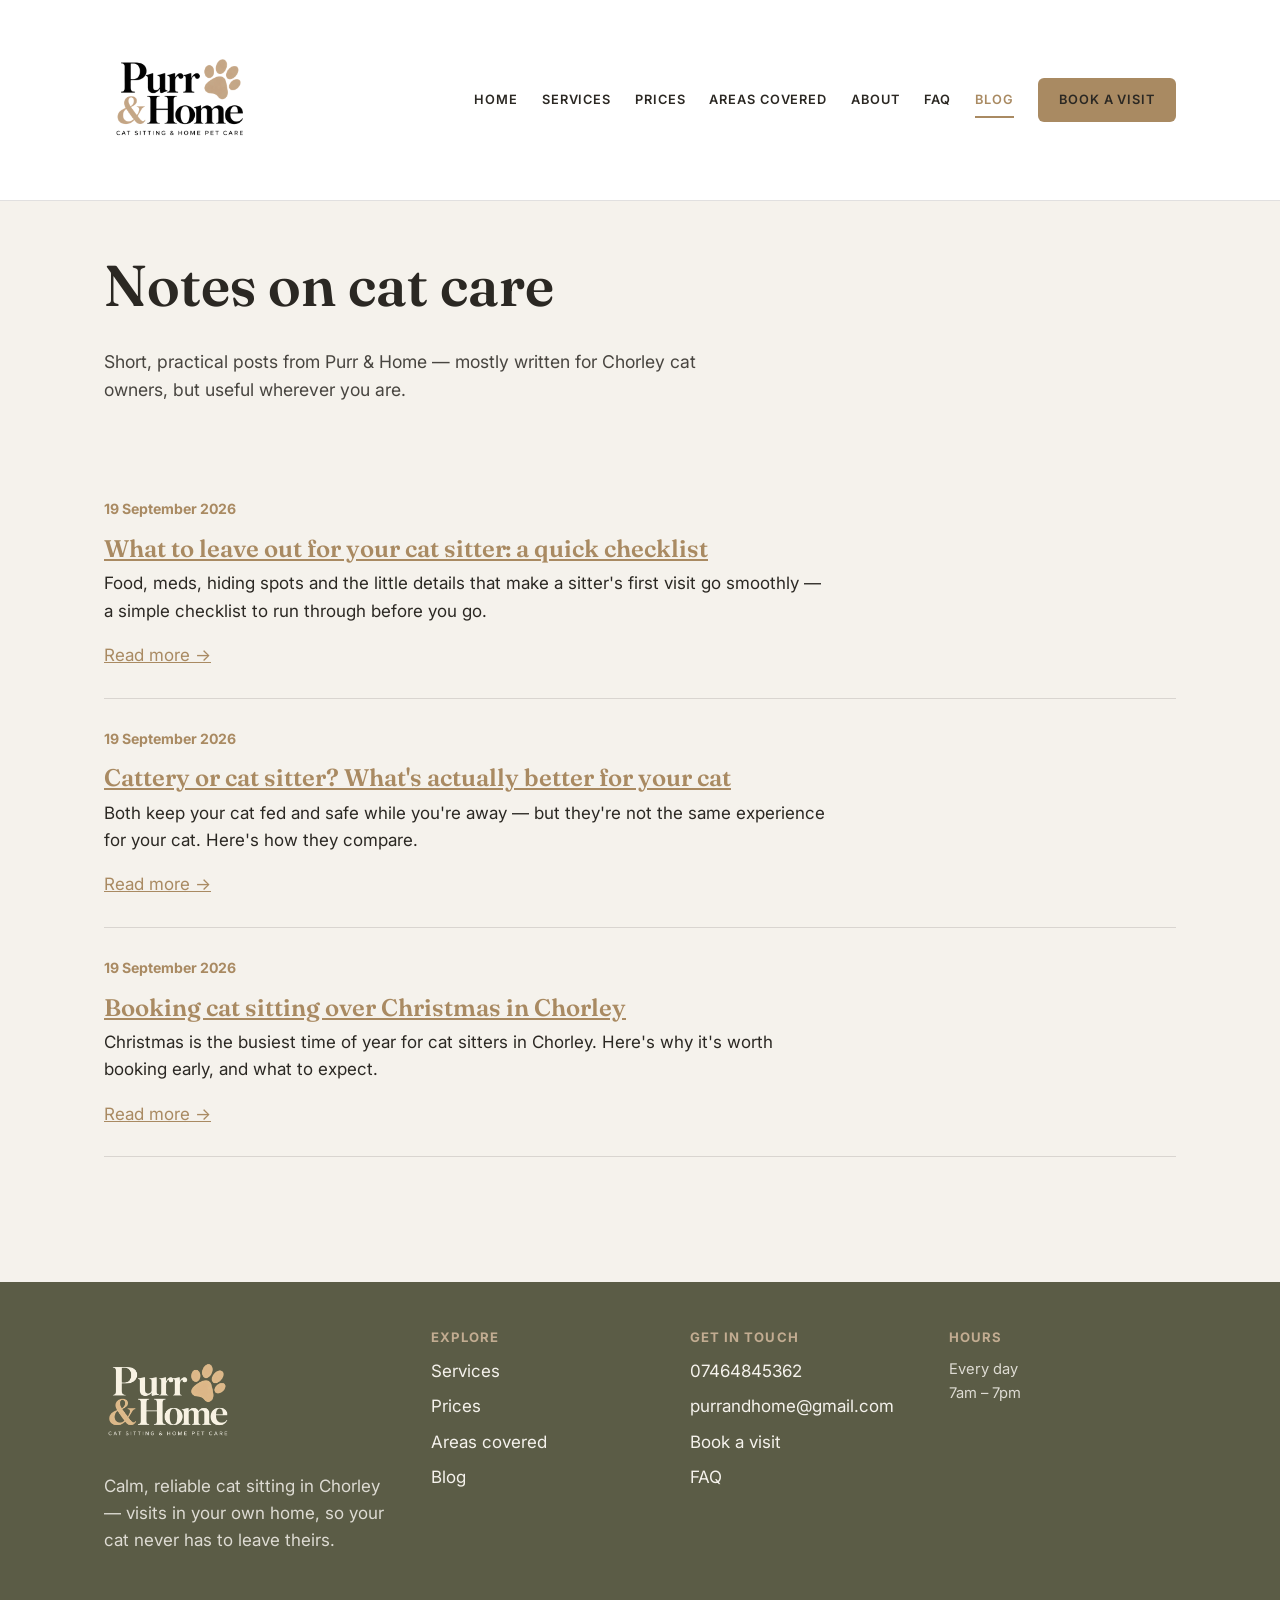
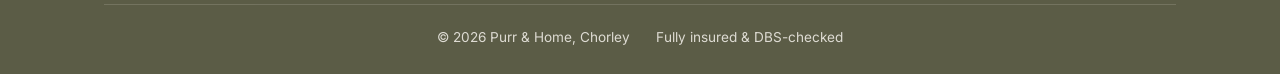
==== commit c4f92ffd: "Display phone number without a space Change the displayed phone number from "07464 845362" to "07464" ====
--- a/blog/index.html
+++ b/blog/index.html
@@ -87,7 +87,7 @@
       <div>
         <h4>Get in touch</h4>
         <ul>
-          <li><a href="tel:+447464845362">07464 845362</a></li>
+          <li><a href="tel:+447464845362">07464845362</a></li>
           <li><a href="mailto:purrandhome@gmail.com">purrandhome@gmail.com</a></li>
           <li><a href="/book.html">Book a visit</a></li>
           <li><a href="/faq.html">FAQ</a></li>
--- a/css/style.css
+++ b/css/style.css
@@ -71,6 +71,8 @@
 
 /* Header */
 .site-header {
+  position: relative;
+  z-index: 20;
   padding: 1.2rem 0;
   border-bottom: 1px solid var(--line);
   background: var(--paper);
@@ -590,6 +592,15 @@
 .faq-item .faq-answer { padding-top: 0.8rem; }
 
 /* Contact info list (Book page) */
+.contact-info-grid {
+  display: grid;
+  grid-template-columns: repeat(3, 1fr);
+  gap: 1.5rem;
+  margin-bottom: 2.6rem;
+}
+@media (max-width: 700px) {
+  .contact-info-grid { grid-template-columns: 1fr; }
+}
 .contact-info-list { display: flex; flex-direction: column; gap: 1.3rem; }
 .contact-info-item { display: flex; gap: 1rem; align-items: flex-start; }
 .contact-info-item .icon-circle {
@@ -692,7 +703,7 @@
 }
 
 /* Page header (non-home pages without a photo band) */
-.page-header { padding: 3.2rem 0 1rem; }
+.page-header { padding-top: 3.2rem; padding-bottom: 1rem; }
 .page-header p.lead { font-size: 1.1rem; opacity: 0.85; max-width: 58ch; }
 
 /* Utility */
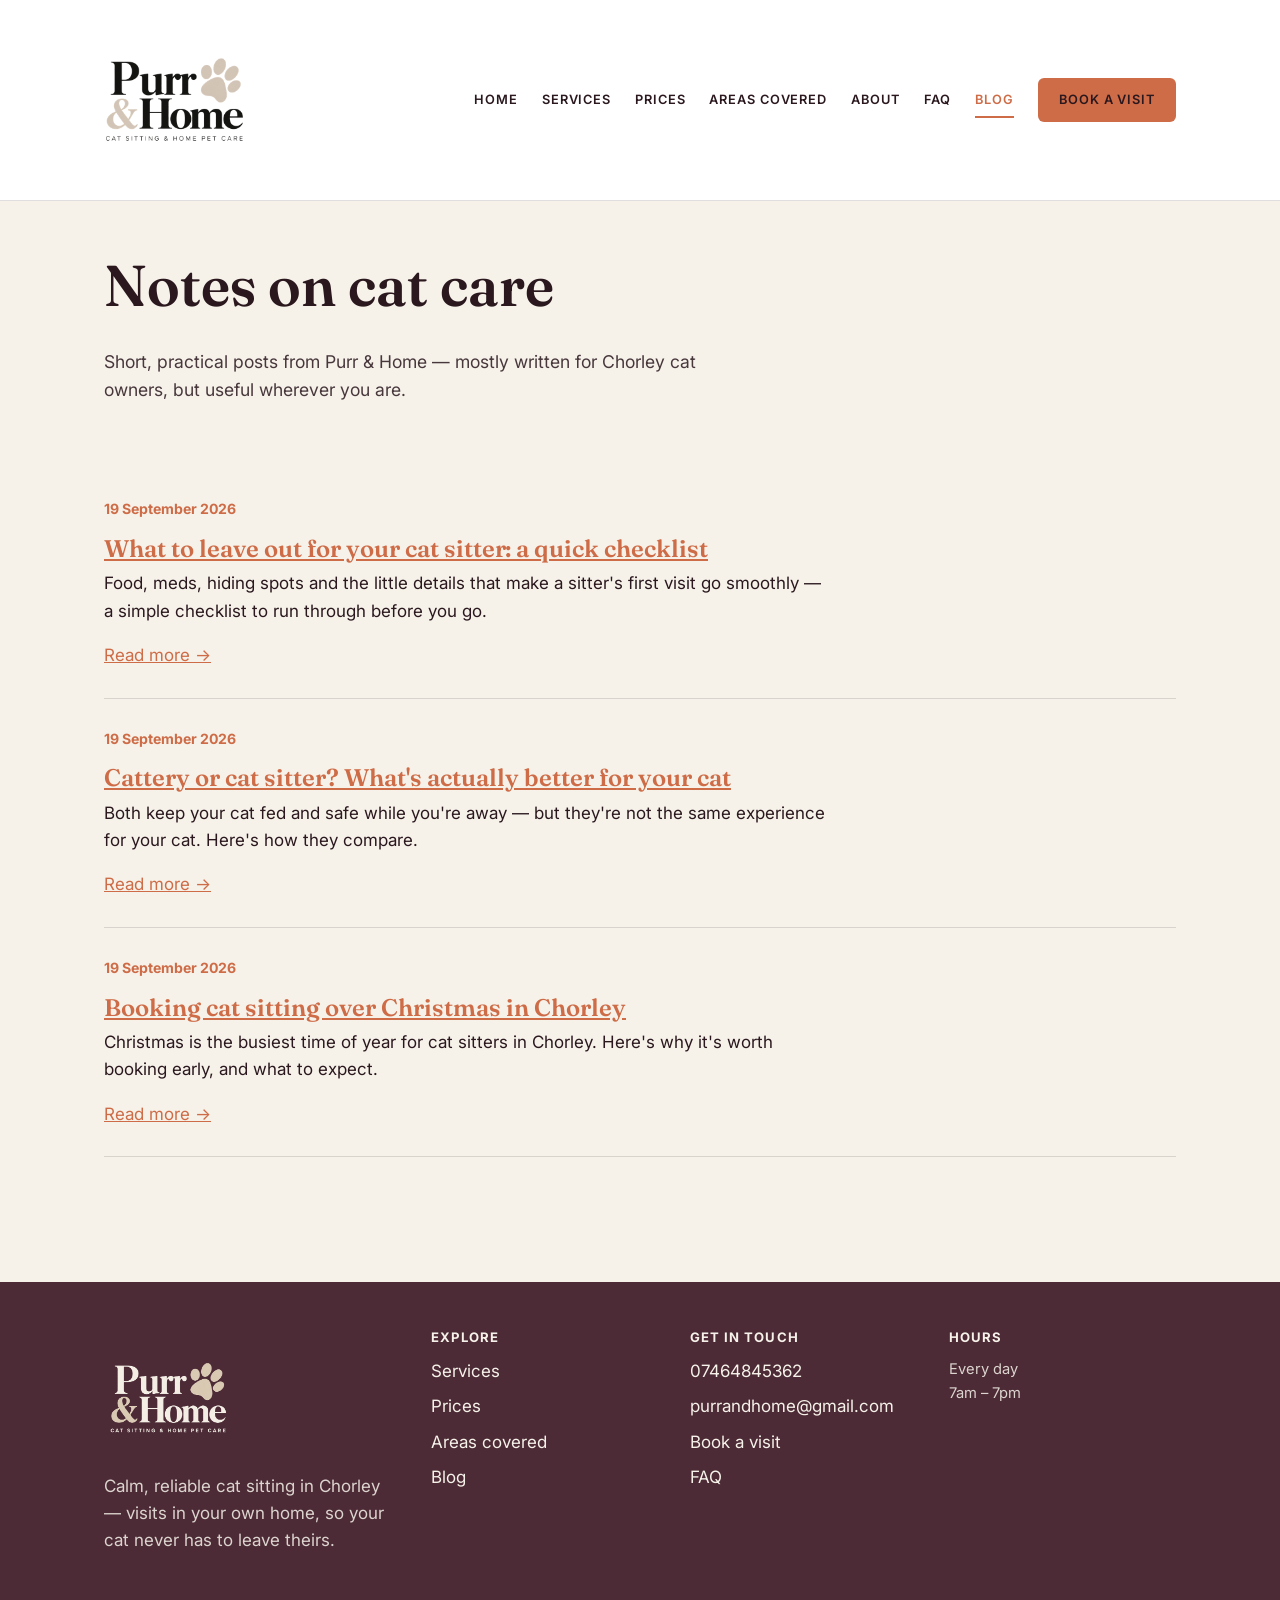
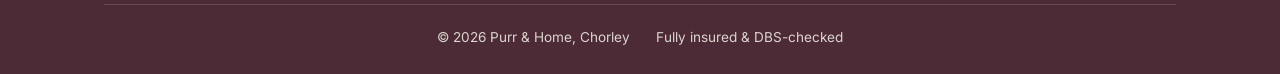
==== commit 826e1928: "Add Google Analytics tag to all pages Insert the client's Google tag (gtag.js, G-87HFVEV2M1) at the " ====
--- a/blog/index.html
+++ b/blog/index.html
@@ -1,6 +1,15 @@
 <!DOCTYPE html>
 <html lang="en-GB">
 <head>
+<!-- Google tag (gtag.js) -->
+<script async src="https://www.googletagmanager.com/gtag/js?id=G-87HFVEV2M1"></script>
+<script>
+  window.dataLayer = window.dataLayer || [];
+  function gtag(){dataLayer.push(arguments);}
+  gtag('js', new Date());
+
+  gtag('config', 'G-87HFVEV2M1');
+</script>
 <meta charset="UTF-8">
 <meta name="viewport" content="width=device-width, initial-scale=1.0">
 <title>Blog | Purr & Home Cat Sitting, Chorley</title>
--- a/css/style.css
+++ b/css/style.css
@@ -1,19 +1,19 @@
 /* Purr & Home — cat sitting in Chorley
-   Palette (warm tan/cream template match): cream #F5F2EC · tan #C2AC91 · tan-deep #A98A62 · olive #5B5C46 · overlay #332F23 · charcoal #2B2823 */
+   Palette (2026 brand kit): cream #F6F2EA · oat #DDD2C2 · terracotta #CE6C47 · plum #4C2B36 · brown #8D6346 */
 
 @import url('https://fonts.googleapis.com/css2?family=Fraunces:opsz,wght@9..144,400;9..144,500;9..144,600;9..144,700&family=Inter:wght@400;500;600;700&display=swap');
 
 :root {
-  --cream: #F5F2EC;
-  --cream-dim: #ECE4D5;
+  --cream: #F6F2EA;
+  --cream-dim: #DDD2C2;
   --paper: #FFFFFF;
-  --tan: #C2AC91;
-  --tan-deep: #A98A62;
-  --olive: #5B5C46;
-  --olive-dark: #45402F;
-  --overlay: #332F23;
-  --charcoal: #2B2823;
-  --line: rgba(43, 40, 35, 0.14);
+  --tan: #8D6346;
+  --tan-deep: #CE6C47;
+  --olive: #4C2B36;
+  --olive-dark: #3A212A;
+  --overlay: #2E1B22;
+  --charcoal: #2A181E;
+  --line: rgba(42, 24, 30, 0.14);
   --max: 1120px;
   --radius: 6px;
 }
@@ -197,10 +197,10 @@
   content: "";
   position: absolute;
   inset: 0;
-  background: linear-gradient(180deg, rgba(51,47,35,0.35), rgba(51,47,35,0.6));
+  background: linear-gradient(180deg, rgba(76,43,54,0.35), rgba(76,43,54,0.6));
 }
 .hero.hero-photo::after {
-  background: linear-gradient(180deg, rgba(35,32,24,0.55), rgba(35,32,24,0.72));
+  background: linear-gradient(180deg, rgba(46,27,34,0.55), rgba(46,27,34,0.72));
 }
 .hero .wrap {
   position: relative;
@@ -389,7 +389,8 @@
 }
 
 /* How It Works panel */
-.steps-panel { background: var(--tan-deep); color: #fff; overflow: hidden; }
+.steps-panel { background: var(--tan); color: #fff; overflow: hidden; }
+.steps-panel h2 { color: #fff; }
 .steps-panel .panel-grid {
   display: grid;
   grid-template-columns: 1fr 1fr;
@@ -412,7 +413,7 @@
   color: rgba(255,255,255,0.4);
   flex-shrink: 0;
 }
-.step-item h3 { color: #fff; font-style: italic; margin-bottom: 0.3rem; }
+.step-item h3 { color: #fff; font-weight: 700; margin-bottom: 0.3rem; }
 .step-item p { color: rgba(255,255,255,0.85); margin: 0; font-size: 0.95rem; }
 
 /* Benefit grid (non-sequential highlights) */
@@ -464,6 +465,7 @@
 /* Polaroid photo collage (placeholder photos until real ones are supplied) */
 .polaroid-collage {
   position: relative;
+  width: 100%;
   height: 400px;
   max-width: 420px;
   margin: 0 auto;
@@ -556,13 +558,13 @@
   text-align: center;
   color: #fff;
   overflow: hidden;
-  background: linear-gradient(150deg, var(--tan-deep) 0%, var(--olive) 100%);
+  background: var(--olive);
 }
 .photo-band::after {
   content: "";
   position: absolute;
   inset: 0;
-  background: linear-gradient(180deg, rgba(51,47,35,0.3), rgba(51,47,35,0.55));
+  background: linear-gradient(180deg, rgba(76,43,54,0.3), rgba(76,43,54,0.55));
 }
 .photo-band .wrap { position: relative; z-index: 1; }
 .photo-band h1 { color: #fff; }
@@ -670,7 +672,7 @@
   margin-top: 4rem;
 }
 footer.site-footer a { color: var(--cream); text-decoration: none; }
-footer.site-footer a:hover { color: var(--tan); }
+footer.site-footer a:hover { color: var(--tan-deep); }
 .footer-grid {
   display: grid;
   grid-template-columns: 1.3fr 1fr 1fr 1fr;
@@ -680,7 +682,7 @@
 @media (max-width: 860px) { .footer-grid { grid-template-columns: 1fr 1fr; } }
 @media (max-width: 560px) { .footer-grid { grid-template-columns: 1fr; } }
 .footer-grid h4 {
-  color: var(--tan);
+  color: var(--cream);
   font-family: 'Inter', sans-serif;
   font-weight: 700;
   font-size: 0.82rem;
@@ -708,7 +710,7 @@
 
 /* Utility */
 .center { text-align: center; }
-p.center { max-width: none; }
+.center p, p.center { max-width: none; }
 .mt-2 { margin-top: 2rem; }
 .visually-hidden {
   position: absolute; width: 1px; height: 1px;
